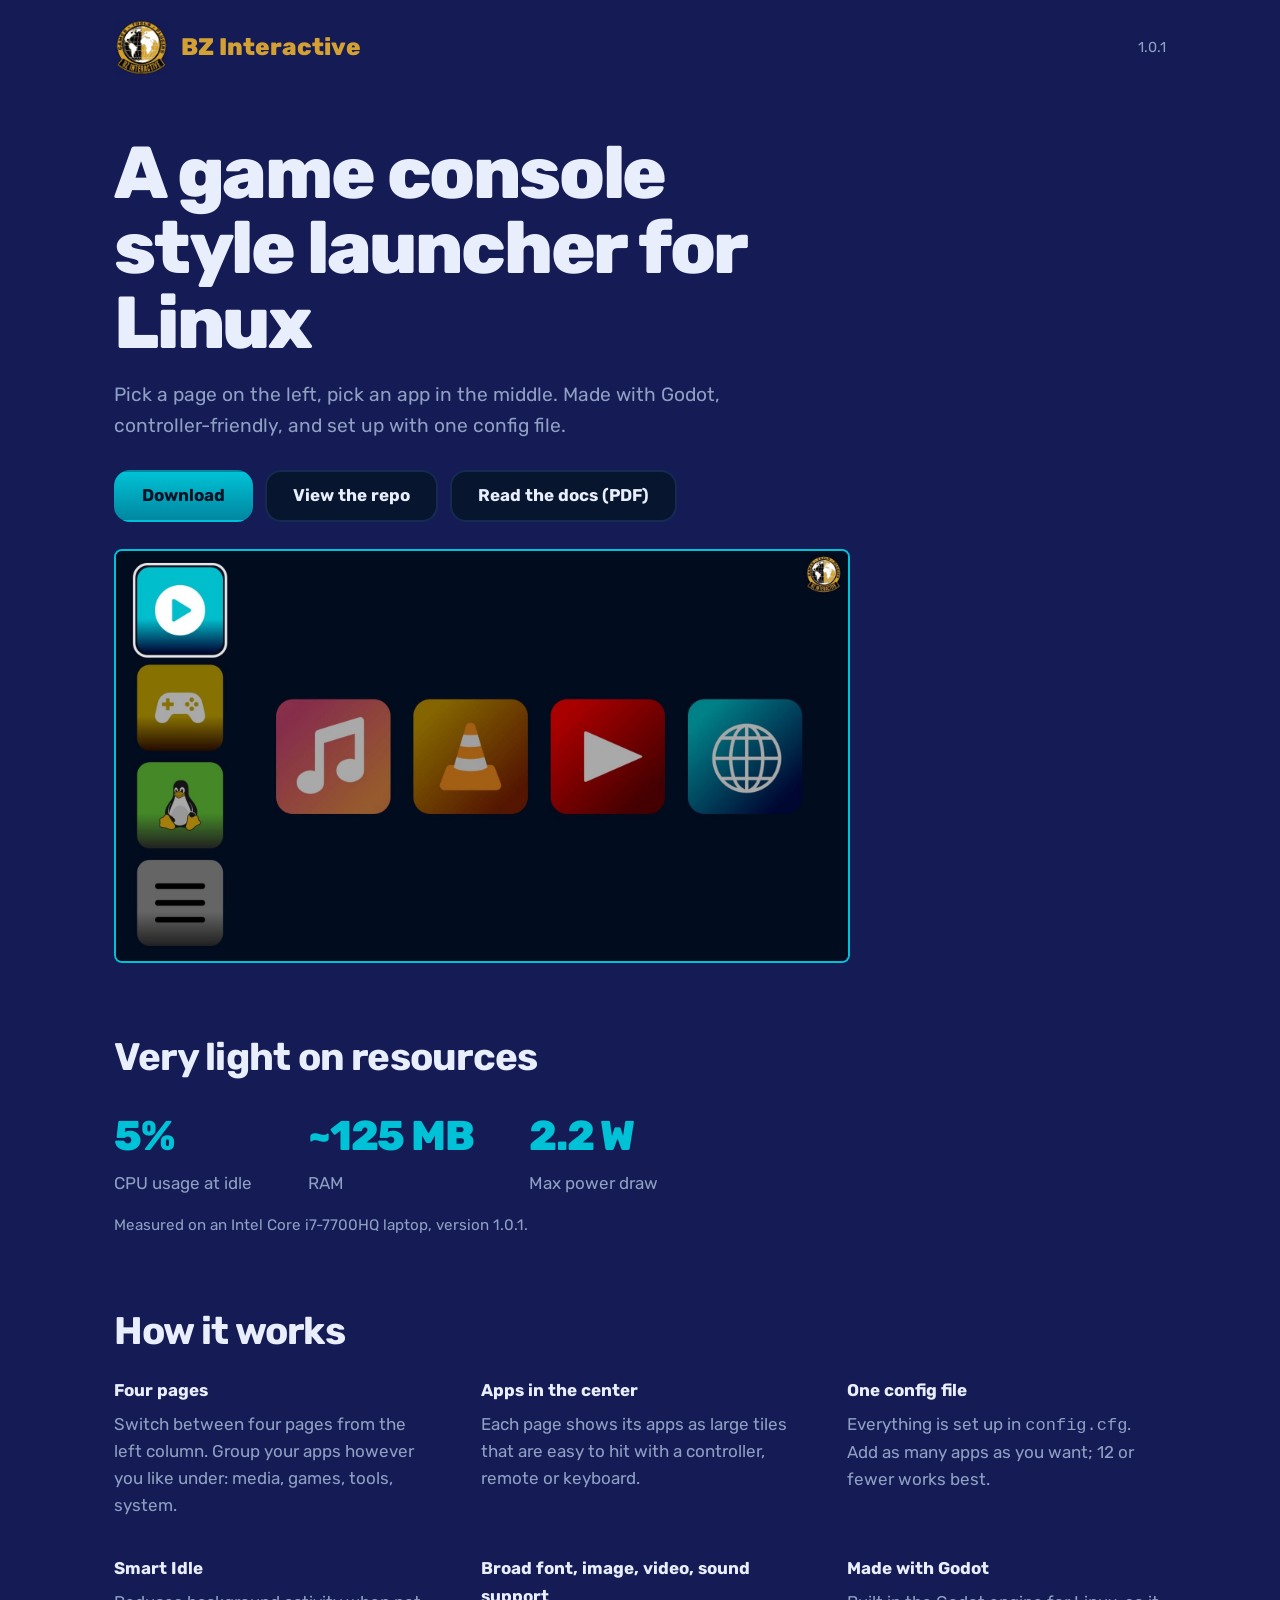
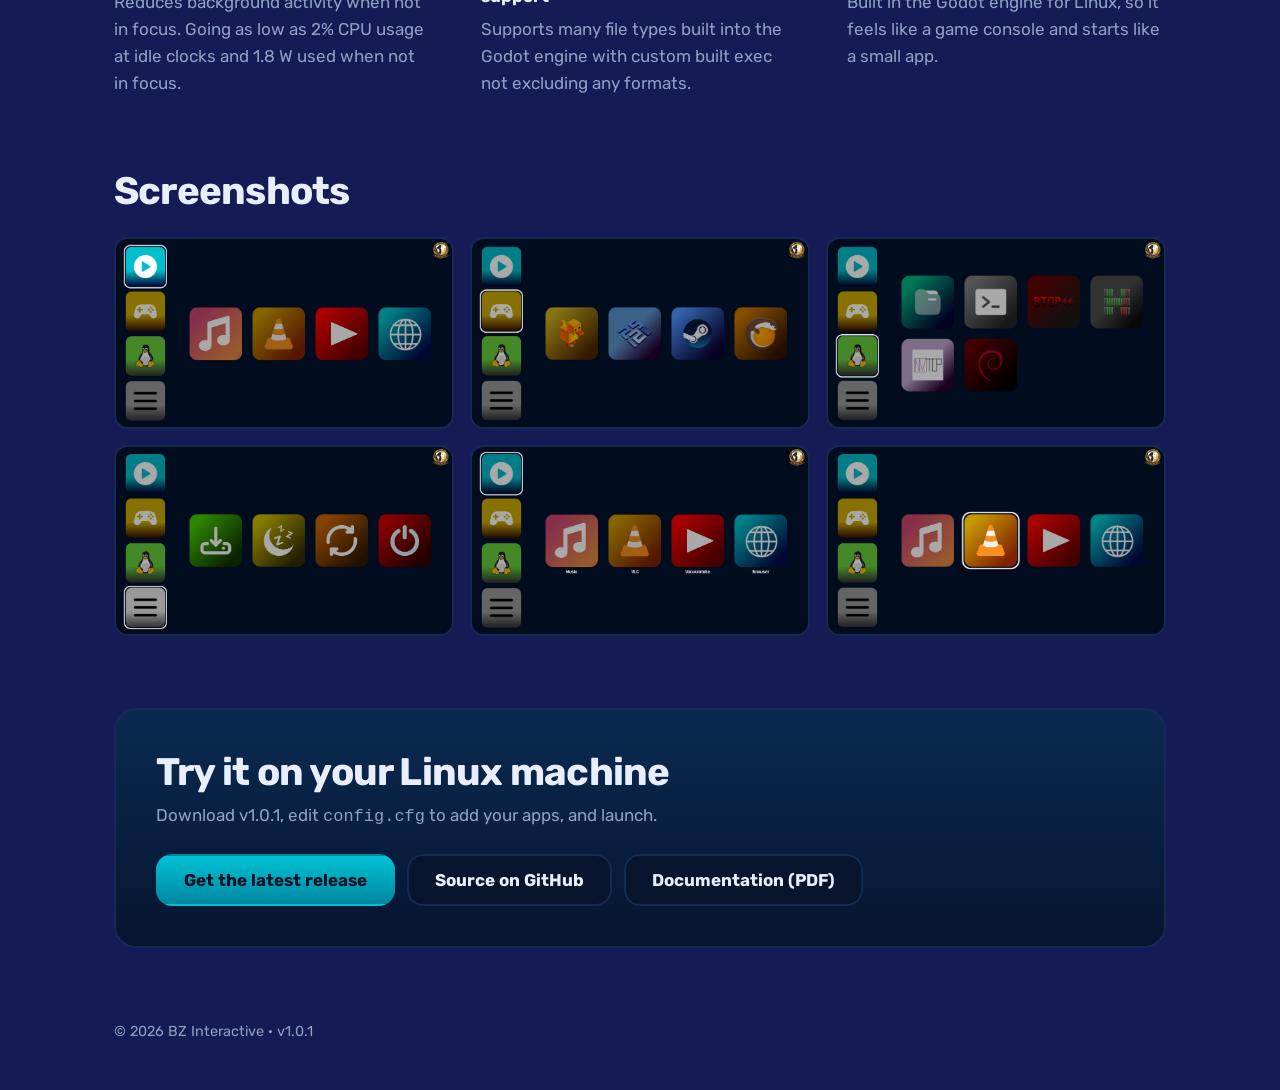
==== docs/index.html @ 2777b6ec "fix placement of index.html and style.css" ====
<!DOCTYPE html>
<html lang="en">
<head>
<meta charset="utf-8">
<meta name="viewport" content="width=device-width, initial-scale=1">
<title>Console-style launcher for Linux, made with Godot</title>
<meta name="description" content="A lightweight, controller-friendly launcher for Linux. Four pages, up to 12 apps, configured with a single config.cfg file. Built with Godot.">
<meta name="color-scheme" content="dark">
<link rel="preconnect" href="https://fonts.googleapis.com">
<link rel="preconnect" href="https://fonts.gstatic.com" crossorigin>
<link href="https://fonts.googleapis.com/css2?family=Rubik:wght@400;500;700;800&display=swap" rel="stylesheet">
<link rel="stylesheet" href="style.css">
</head>
<body>
<div class="wrap">

<header class="top">
  <a class="brand" href="https://github.com/BZ-Interactive">
    <img src=".gdignore/images/BZ-Interactive-16c-64.webp">
    <span>BZ Interactive</span>
  </a>
  <a class="ver" href="https://github.com/BZ-Interactive/BZ-Big-Picture/releases/latest">VERSION</a>
</header>

<main id="top">
  <div class="hero">
    <h1>A game console style launcher for Linux</h1>
    <p class="lead">Pick a page on the left, pick an app in the middle. Made with Godot, controller-friendly, and set up with one config file.</p>
    <div class="btns">
      <a class="btn main" href="https://github.com/BZ-Interactive/BZ-Big-Picture/releases">Download</a>
      <a class="btn" href="https://github.com/BZ-Interactive/BZ-Big-Picture">View the repo</a>
      <a class="btn" href="docs/.gdignore/TDD.pdf">Read the docs (PDF)</a>
    </div>  
    <br>
    <a  class="preview image" href=".gdignore/images/media_screen.jpg">
      <img src=".gdignore/images/media_screen.jpg" alt="Media Category Screen">
    </a>
    
  <section>
    <h2>Very light on resources</h2>
    <dl class="stats">
      <div><dt>CPU usage at idle</dt><dd>5%</dd></div>
      <div><dt>RAM</dt><dd>~125 MB</dd></div>
      <div><dt>Max power draw</dt><dd>2.2 W</dd></div>
    </dl>
    <p class="small">Measured on an Intel Core i7-7700HQ laptop, version VERSION.</p>
  </section>
    
  <section>
    <h2>How it works</h2>
    <dl class="feat">
      <div><dt>Four pages</dt><dd>Switch between four pages from the left column. Group your apps however you like under: media, games, tools, system.</dd></div>
      <div><dt>Apps in the center</dt><dd>Each page shows its apps as large tiles that are easy to hit with a controller, remote or keyboard.</dd></div>
      <div><dt>One config file</dt><dd>Everything is set up in <code>config.cfg</code>. Add as many apps as you want; 12 or fewer works best.</dd></div>
      <div><dt>Smart Idle</dt><dd>Reduces background activity when not in focus. Going as low as 2% CPU usage at idle clocks and 1.8 W used when not in focus.</dd></div>
      <div><dt>Broad font, image, video, sound support</dt><dd>Supports many file types built into the Godot engine with custom built exec not excluding any formats.</dd></div>
      <div><dt>Made with Godot</dt><dd>Built in the Godot engine for Linux, so it feels like a game console and starts like a small app.</dd></div>
    </dl>
  </section>

  
  <section id="preview">
    <h2>Screenshots</h2>
    <div class="shots">
      <a href=".gdignore/images/media_screen.jpg"><img src=".gdignore/images/media_screen.jpg"></a>
      <a href=".gdignore/images/games_screen.jpg"><img src=".gdignore/images/games_screen.jpg"></a>
      <a href=".gdignore/images/utilities_screen.jpg"><img src=".gdignore/images/utilities_screen.jpg"></a>
      <a href=".gdignore/images/system_screen.jpg"><img src=".gdignore/images/system_screen.jpg"></a>
      <a href=".gdignore/images/names_media_screen.jpg"><img src=".gdignore/images/names_media_screen.jpg"></a>
      <a href=".gdignore/images/selected_screen.jpg"><img src=".gdignore/images/selected_screen.jpg"></a>
    </div>
  </section>

  <div class="cta">
    <h2>Try it on your Linux machine</h2>
    <p>Download v1.0.1, edit <code>config.cfg</code> to add your apps, and launch.</p>
    <div class="btns">
      <a class="btn main" href="https://github.com/BZ-Interactive/BZ-Big-Picture/releases/latest">Get the latest release</a>
      <a class="btn" href="https://github.com/BZ-Interactive/BZ-Big-Picture">Source on GitHub</a>
      <a class="btn" href=".gdignore/docs/TDD.pdf">Documentation (PDF)</a>
    </div>
  </div>
</main>

<footer>© 2026 BZ Interactive · vVERSION</footer>
</div>

<script>
  document.body.innerHTML = document.body.innerHTML.replaceAll("VERSION", "1.0.1");
</script>

</body>
</html>
---- docs/style.css ----
:root{
  --bg:#151b55; --panel:#07152f; --line:#152a52;
  --text:#e8eefc; --muted:#8fa0c2;
  --cyan:#00c2d6; --gold:#c9a227; --ink:#021226;
  --radius:22px;
}
*{box-sizing:border-box}
html{scroll-behavior:smooth}
body{margin:0;background:var(--bg);color:var(--text);font:400 1.0625rem/1.6 Rubik,system-ui,-apple-system,"Segoe UI",sans-serif}
a{color:inherit}
:focus-visible{outline:3px solid var(--cyan);outline-offset:3px}
.wrap{max-width:1100px;margin:0 auto;padding:0 24px}
header.top{display:flex;align-items:center;justify-content:space-between;padding:20px 0}
.brand{display:flex;align-items:center;gap:12px;font-size:1.5rem;font-weight:800;text-decoration:none;color:#d3a033}
.brand img{width:55px;height:55px}
.ver{font-size:.9rem;color:var(--muted);text-decoration:none}
.ver:hover{color:var(--text)}

/* hero */
.hero{padding:40px 0 24px}
h1{font-size:clamp(2.4rem,6.5vw,4.6rem);line-height:1.02;letter-spacing:-.03em;font-weight:800;margin:0 0 20px;max-width:14ch}
.lead{font-size:1.2rem;color:var(--muted);max-width:56ch;margin:0 0 28px}
.btns{display:flex;flex-wrap:wrap;gap:12px}
.btn{display:inline-flex;align-items:center;min-height:52px;padding:0 26px;border-radius:16px;font-weight:700;text-decoration:none;border:2px solid var(--line);background:var(--panel);transition:transform .15s,border-color .15s}
.btn:hover{border-color:var(--cyan);transform:translateY(-2px)}
.btn.main{background:linear-gradient(180deg,var(--cyan) 0%,#0087a0 100%);border-color:transparent;color:var(--ink)}
.btn.main:hover{border-color:#fff}
.preview.image img{
  display:block;
  width:70%;
  height:70%;
  aspect-ratio: 16/9;
  object-fit:cover;
  border: 2px solid var(--line);
  border-radius: 8px;
  border-color:var(--cyan);
}

/* sections */
section{padding:72px 0 0}
h2{font-size:clamp(1.7rem,4vw,2.4rem);letter-spacing:-.02em;line-height:1.15;margin:0 0 24px}
.feat{display:grid;grid-template-columns:repeat(auto-fit,minmax(240px,1fr));gap:36px 48px;margin:0}
.feat dt{font-weight:700;margin-bottom:6px}
.feat dd{margin:0;color:var(--muted)}
.stats{display:flex;flex-wrap:wrap;gap:16px 56px;margin:0 0 16px}
.stats div{display:flex;flex-direction:column}
.stats dt{order:2;color:var(--muted)}
.stats dd{order:1;margin:0;font-size:2.6rem;font-weight:800;letter-spacing:-.03em;color:var(--cyan)}
.small{color:var(--muted);font-size:.95rem;margin:0}
.shots{display:grid;grid-template-columns:repeat(auto-fill,minmax(300px,1fr));gap:16px}
.shots a{position:relative;display:block;aspect-ratio:16/9;background:var(--panel);border:2px solid var(--line);border-radius:14px;overflow:hidden;color:var(--muted);text-decoration:none;transition:border-color .15s}
.shots a:hover{border-color:var(--cyan)}
.shots span{position:absolute;inset:0;display:grid;place-items:center;font-size:.95rem}
.shots img{position:absolute;inset:0;width:100%;height:100%;object-fit:cover}
.cta{margin-top:72px;padding:40px;border-radius:var(--radius);background:linear-gradient(180deg,#0a2a52,var(--panel));border:2px solid var(--line)}
.cta h2{margin-bottom:8px}
.cta p{color:var(--muted);margin:0 0 24px;max-width:52ch}
footer{padding:48px 0;color:var(--muted);font-size:.9rem}
@media (prefers-reduced-motion:reduce){*{transition:none!important;scroll-behavior:auto!important}}
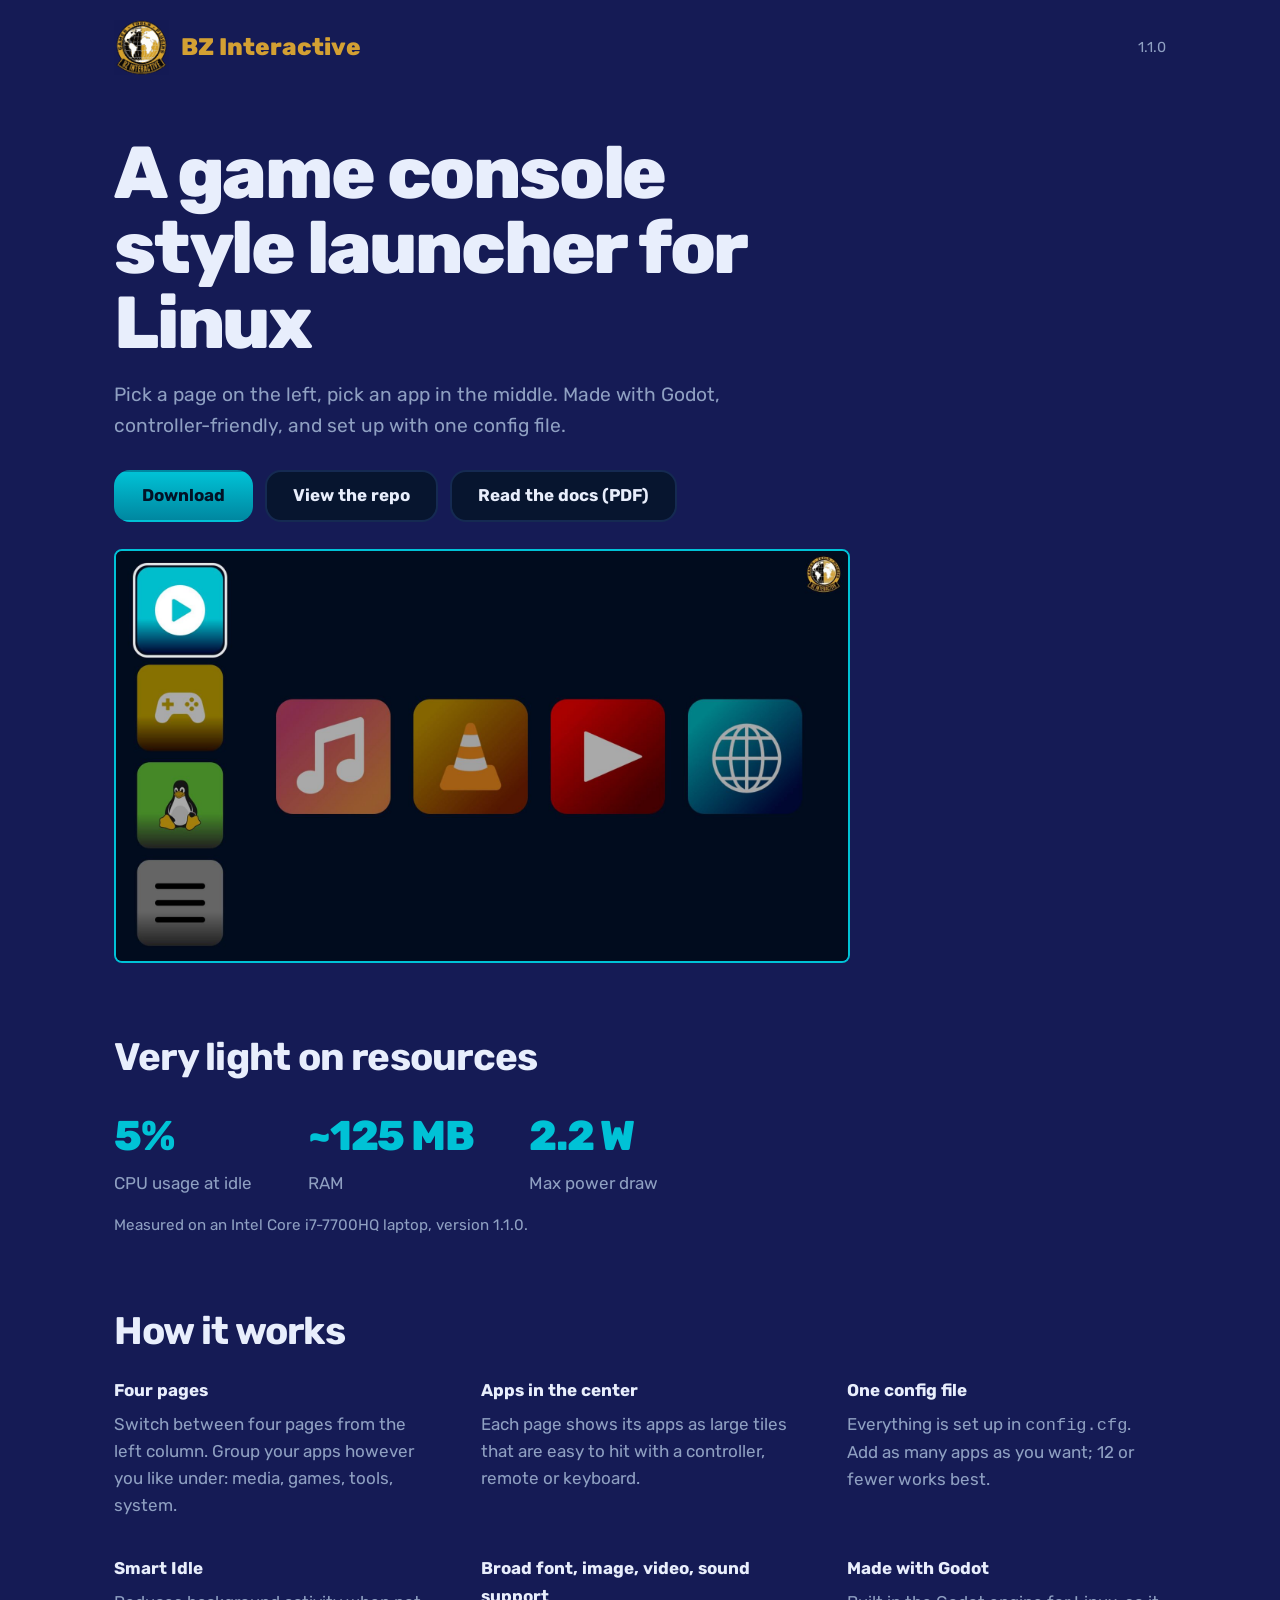
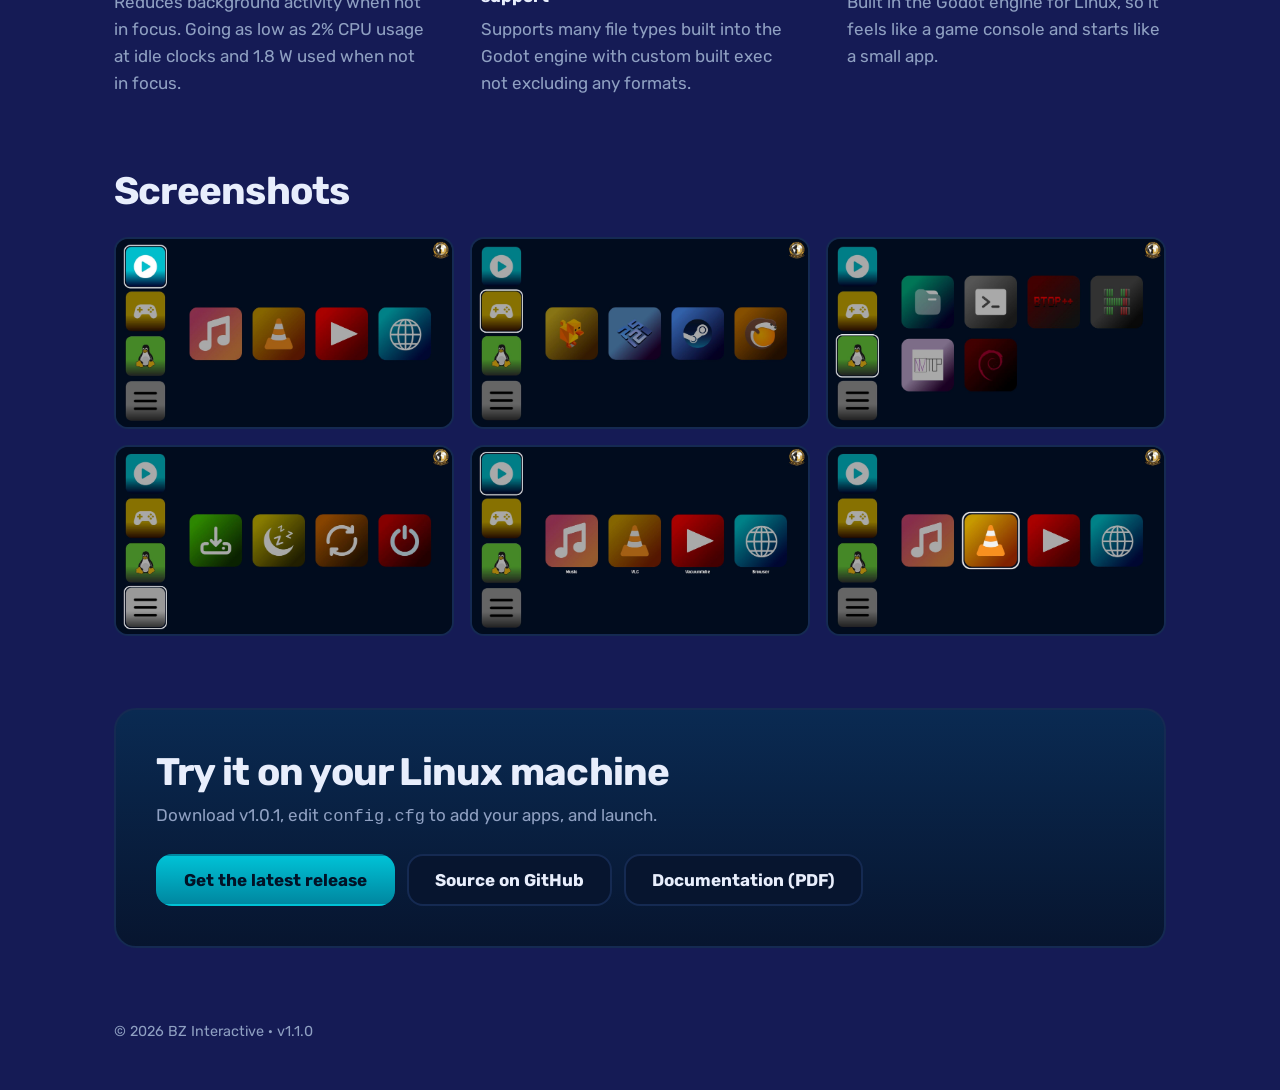
==== commit fac38c1b: "Add comment to config and update version for pages" ====
--- a/docs/index.html
+++ b/docs/index.html
@@ -16,7 +16,7 @@
 
 <header class="top">
   <a class="brand" href="https://github.com/BZ-Interactive">
-    <img src=".gdignore/images/BZ-Interactive-16c-64.webp">
+    <img src="images/BZ-Interactive-16c-64.webp">
     <span>BZ Interactive</span>
   </a>
   <a class="ver" href="https://github.com/BZ-Interactive/BZ-Big-Picture/releases/latest">VERSION</a>
@@ -29,11 +29,11 @@
     <div class="btns">
       <a class="btn main" href="https://github.com/BZ-Interactive/BZ-Big-Picture/releases">Download</a>
       <a class="btn" href="https://github.com/BZ-Interactive/BZ-Big-Picture">View the repo</a>
-      <a class="btn" href="docs/.gdignore/TDD.pdf">Read the docs (PDF)</a>
+      <a class="btn" href="docs/TDD.pdf">Read the docs (PDF)</a>
     </div>  
     <br>
-    <a  class="preview image" href=".gdignore/images/media_screen.jpg">
-      <img src=".gdignore/images/media_screen.jpg" alt="Media Category Screen">
+    <a  class="preview image" href="images/media_screen.jpg">
+      <img src="images/media_screen.jpg" alt="Media Category Screen">
     </a>
     
   <section>
@@ -62,12 +62,12 @@
   <section id="preview">
     <h2>Screenshots</h2>
     <div class="shots">
-      <a href=".gdignore/images/media_screen.jpg"><img src=".gdignore/images/media_screen.jpg"></a>
-      <a href=".gdignore/images/games_screen.jpg"><img src=".gdignore/images/games_screen.jpg"></a>
-      <a href=".gdignore/images/utilities_screen.jpg"><img src=".gdignore/images/utilities_screen.jpg"></a>
-      <a href=".gdignore/images/system_screen.jpg"><img src=".gdignore/images/system_screen.jpg"></a>
-      <a href=".gdignore/images/names_media_screen.jpg"><img src=".gdignore/images/names_media_screen.jpg"></a>
-      <a href=".gdignore/images/selected_screen.jpg"><img src=".gdignore/images/selected_screen.jpg"></a>
+      <a href="images/media_screen.jpg"><img src="images/media_screen.jpg"></a>
+      <a href="images/games_screen.jpg"><img src="images/games_screen.jpg"></a>
+      <a href="images/utilities_screen.jpg"><img src="images/utilities_screen.jpg"></a>
+      <a href="images/system_screen.jpg"><img src="images/system_screen.jpg"></a>
+      <a href="images/names_media_screen.jpg"><img src="images/names_media_screen.jpg"></a>
+      <a href="images/selected_screen.jpg"><img src="images/selected_screen.jpg"></a>
     </div>
   </section>
 
@@ -77,7 +77,7 @@
     <div class="btns">
       <a class="btn main" href="https://github.com/BZ-Interactive/BZ-Big-Picture/releases/latest">Get the latest release</a>
       <a class="btn" href="https://github.com/BZ-Interactive/BZ-Big-Picture">Source on GitHub</a>
-      <a class="btn" href=".gdignore/docs/TDD.pdf">Documentation (PDF)</a>
+      <a class="btn" href="/docs/TDD.pdf">Documentation (PDF)</a>
     </div>
   </div>
 </main>
@@ -86,7 +86,7 @@
 </div>
 
 <script>
-  document.body.innerHTML = document.body.innerHTML.replaceAll("VERSION", "1.0.1");
+  document.body.innerHTML = document.body.innerHTML.replaceAll("VERSION", "1.1.0");
 </script>
 
 </body>
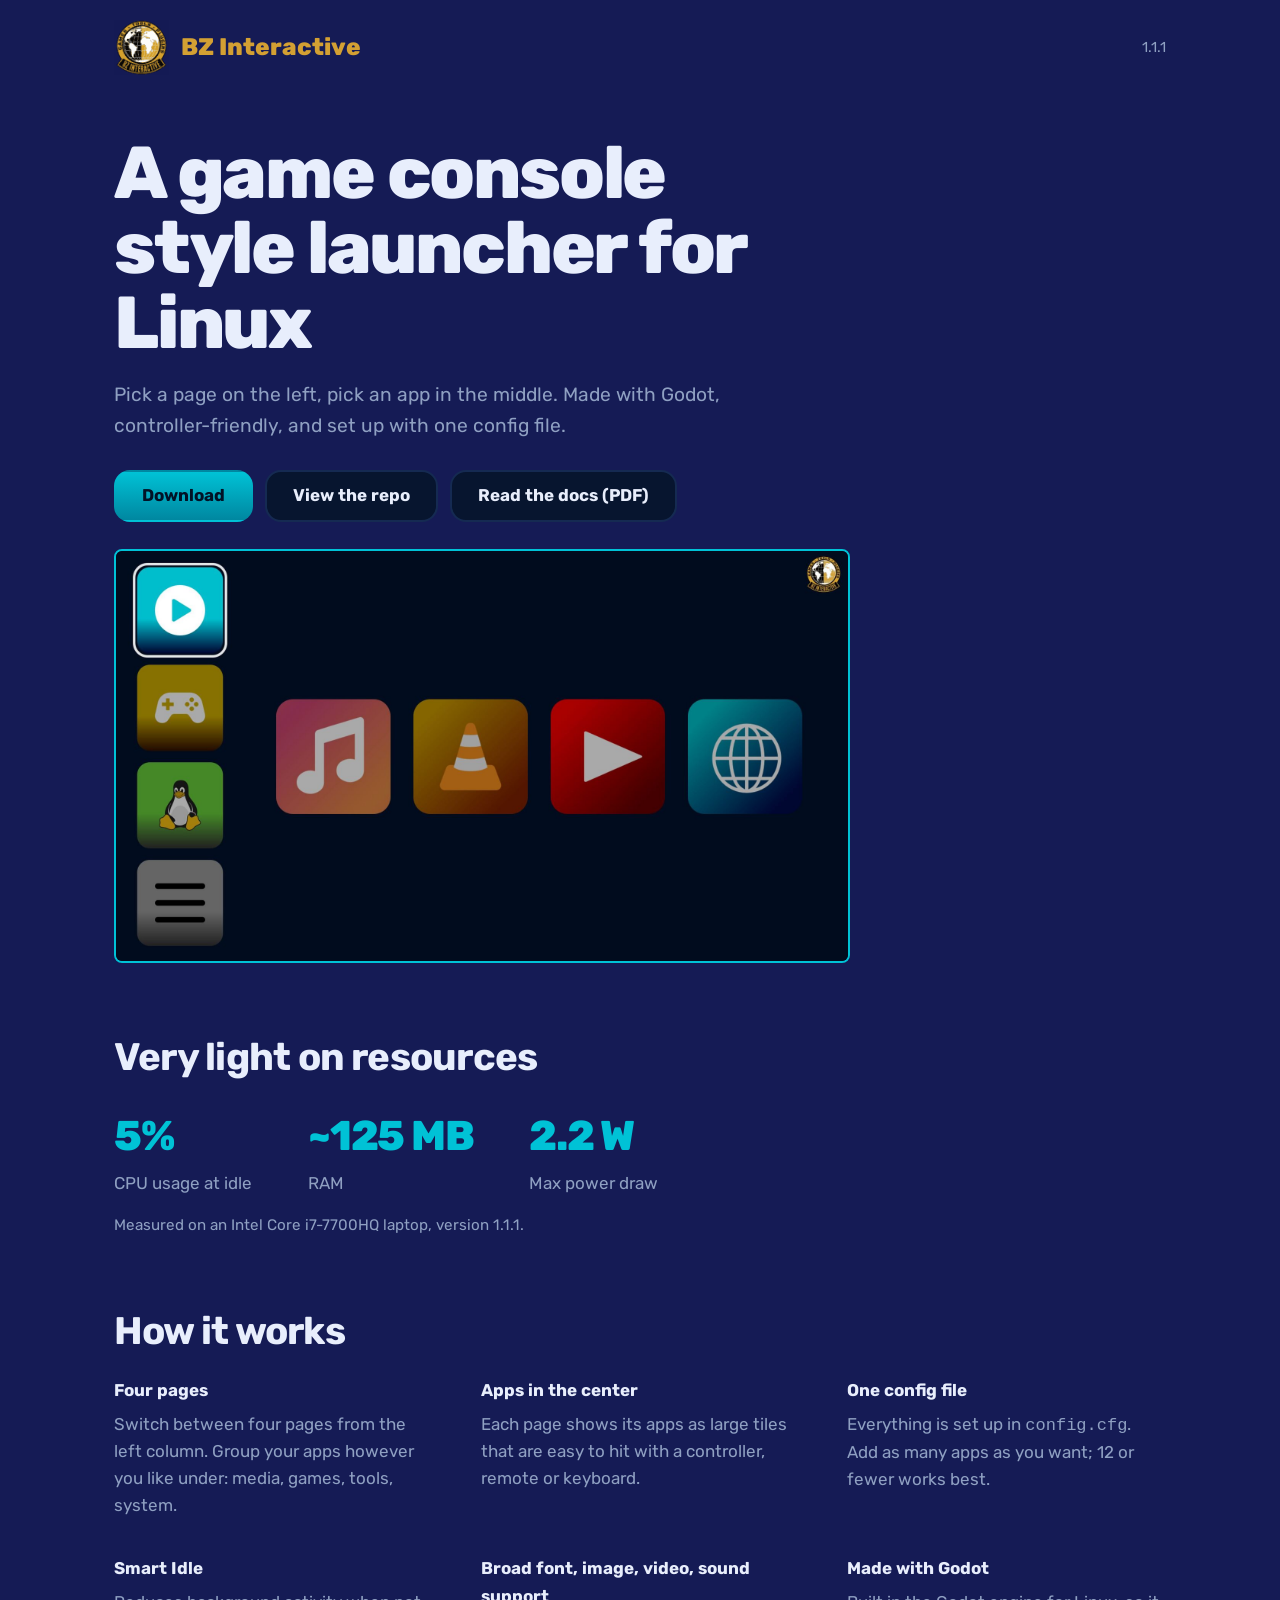
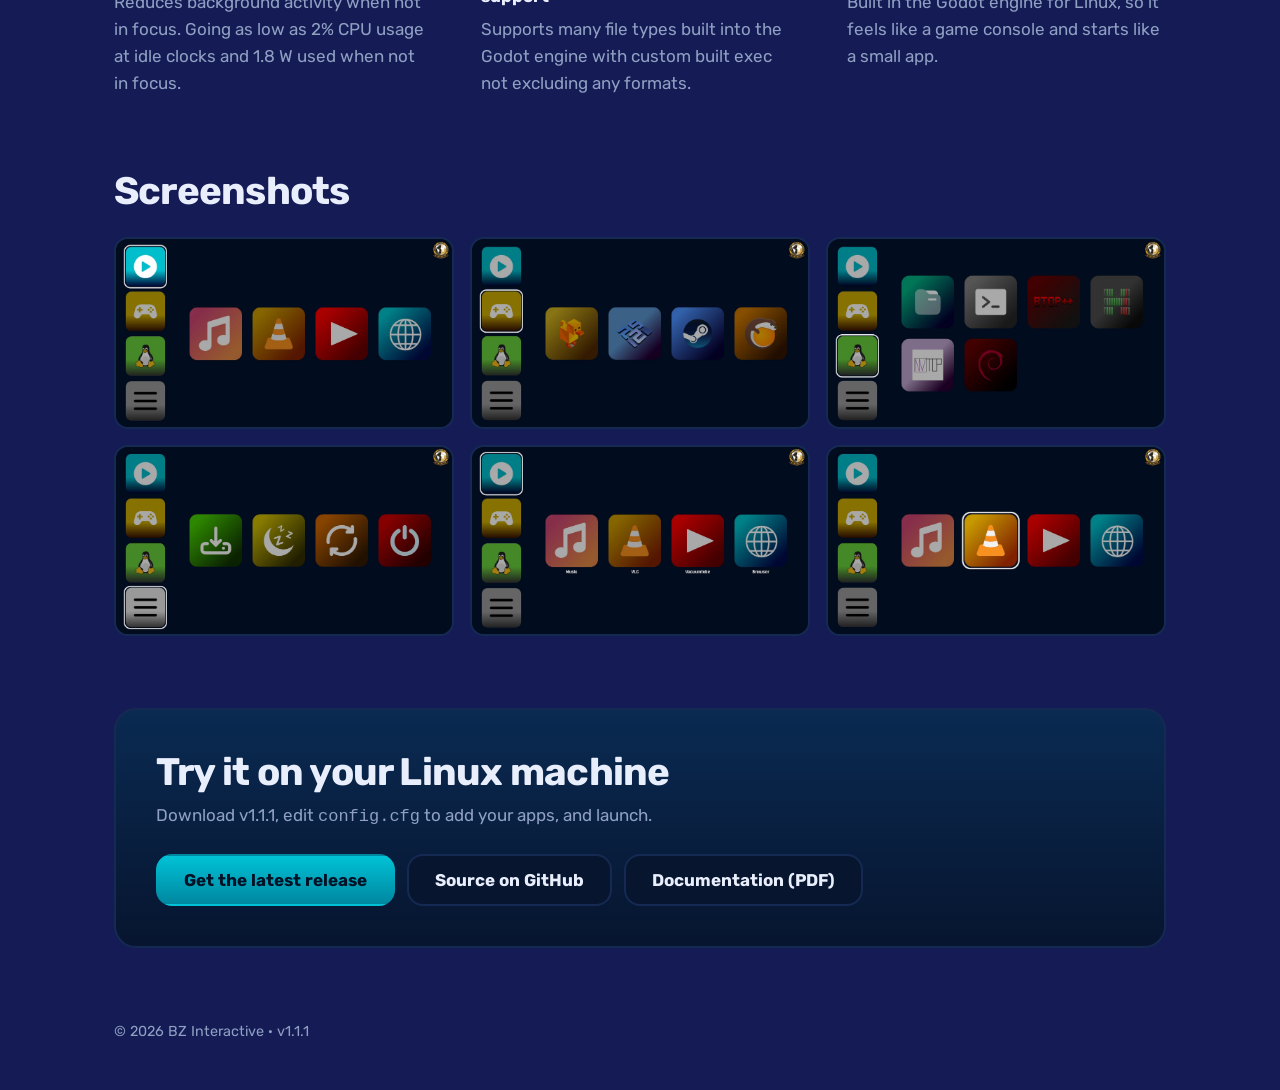
==== commit 232bb777: "Update pages version" ====
--- a/docs/index.html
+++ b/docs/index.html
@@ -73,7 +73,7 @@
 
   <div class="cta">
     <h2>Try it on your Linux machine</h2>
-    <p>Download v1.0.1, edit <code>config.cfg</code> to add your apps, and launch.</p>
+    <p>Download vVERSION, edit <code>config.cfg</code> to add your apps, and launch.</p>
     <div class="btns">
       <a class="btn main" href="https://github.com/BZ-Interactive/BZ-Big-Picture/releases/latest">Get the latest release</a>
       <a class="btn" href="https://github.com/BZ-Interactive/BZ-Big-Picture">Source on GitHub</a>
@@ -86,7 +86,7 @@
 </div>
 
 <script>
-  document.body.innerHTML = document.body.innerHTML.replaceAll("VERSION", "1.1.0");
+  document.body.innerHTML = document.body.innerHTML.replaceAll("VERSION", "1.1.1");
 </script>
 
 </body>
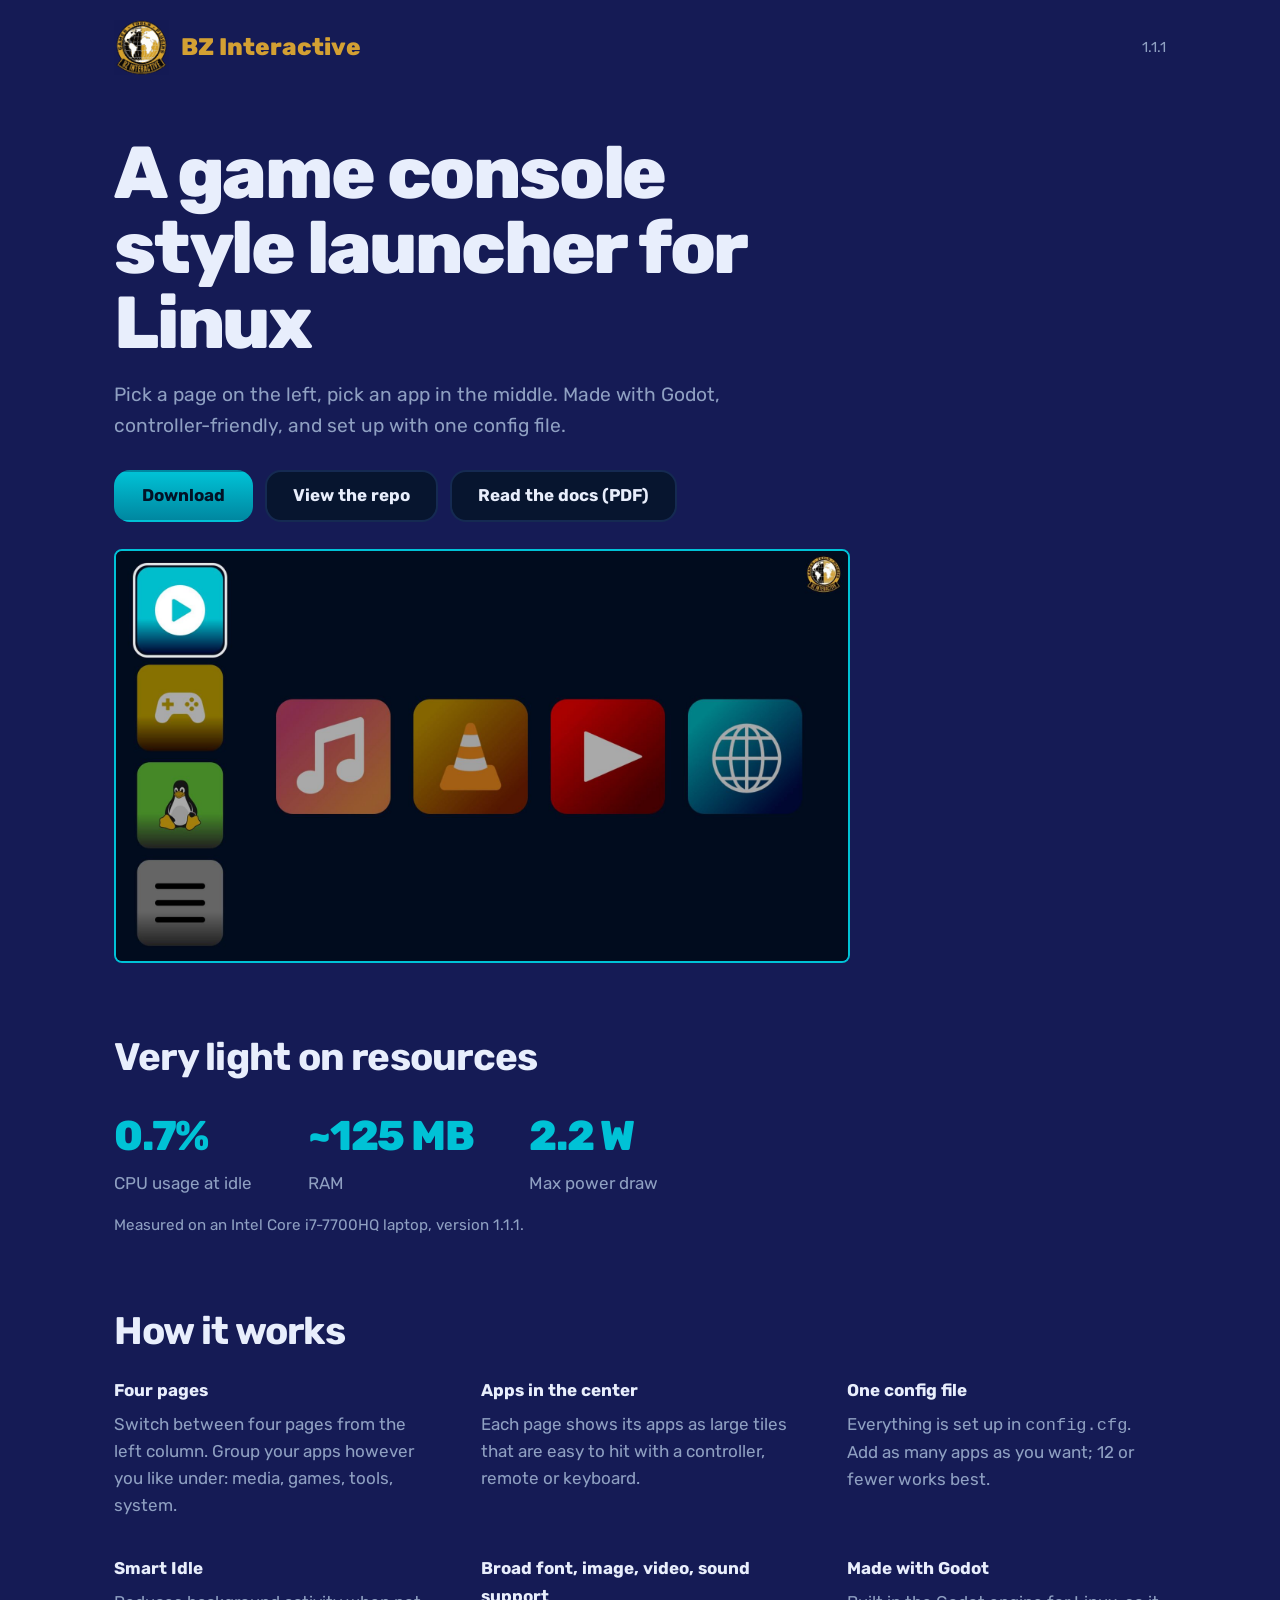
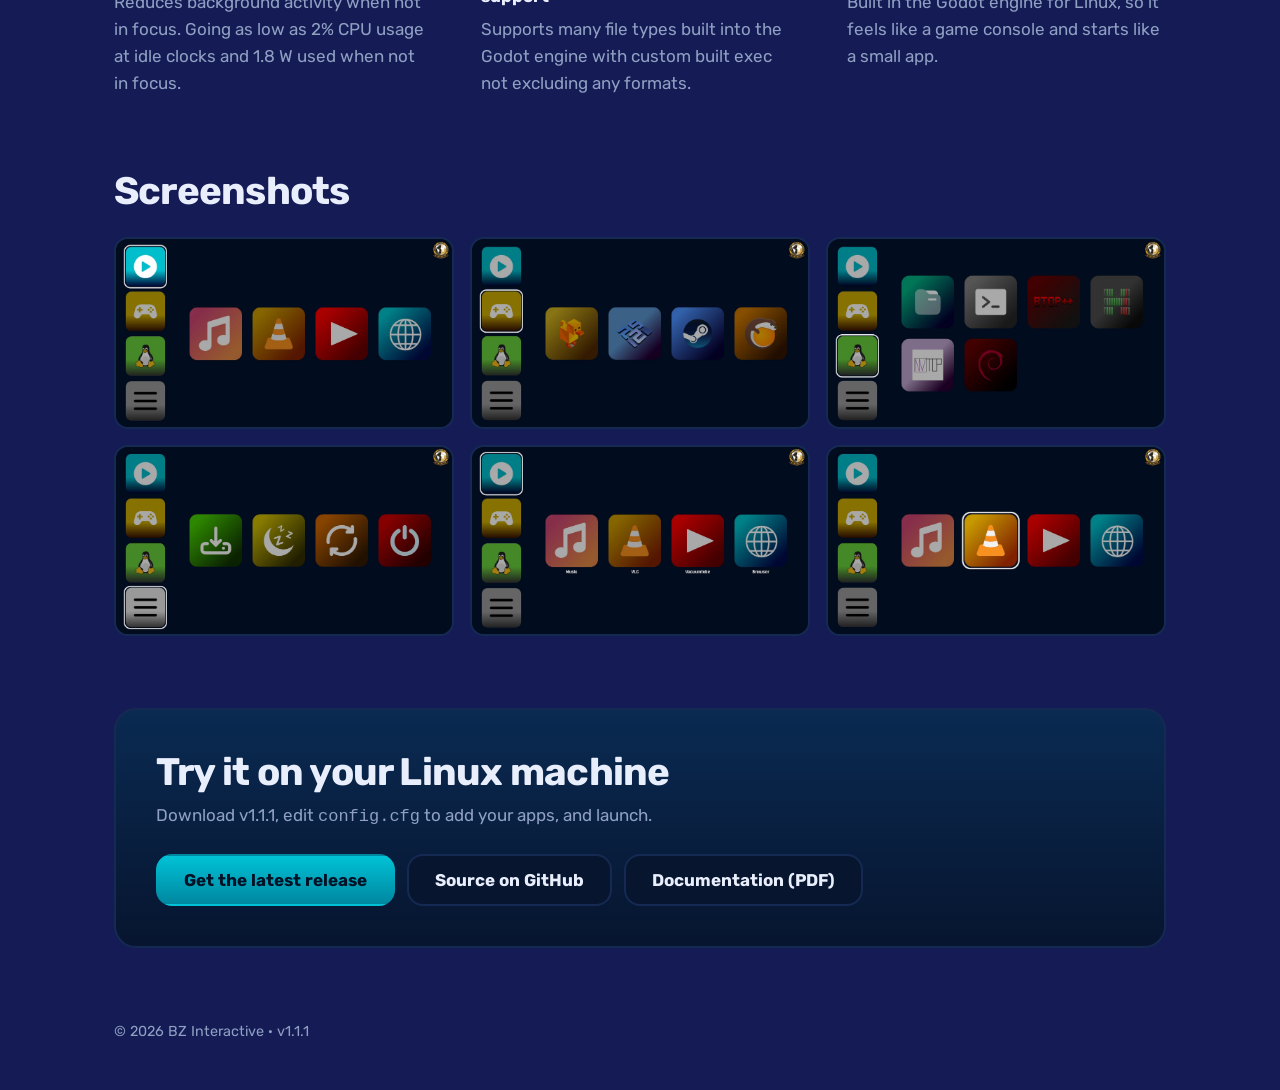
==== commit f13e01e1: "Fix CPU usage number, its 0.7% per process" ====
--- a/docs/index.html
+++ b/docs/index.html
@@ -39,7 +39,7 @@
   <section>
     <h2>Very light on resources</h2>
     <dl class="stats">
-      <div><dt>CPU usage at idle</dt><dd>5%</dd></div>
+      <div><dt>CPU usage at idle</dt><dd>0.7%</dd></div>
       <div><dt>RAM</dt><dd>~125 MB</dd></div>
       <div><dt>Max power draw</dt><dd>2.2 W</dd></div>
     </dl>
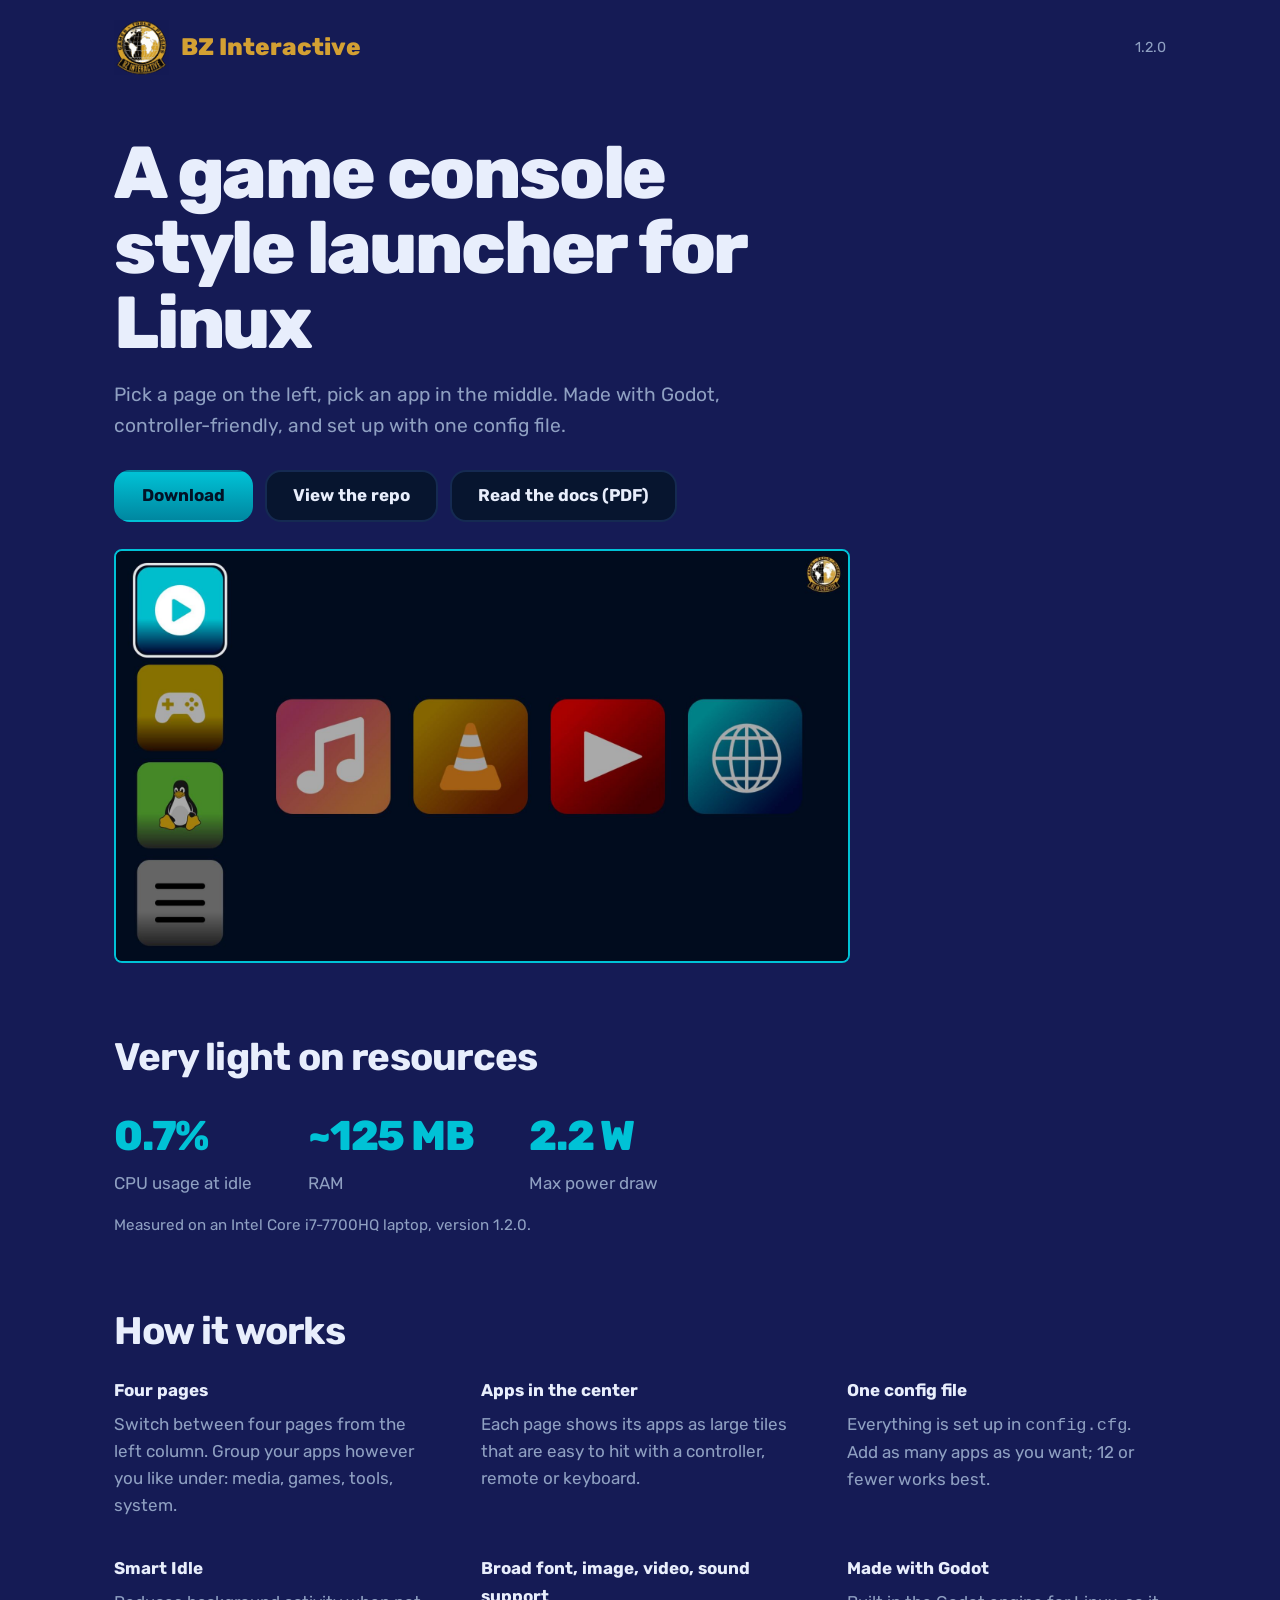
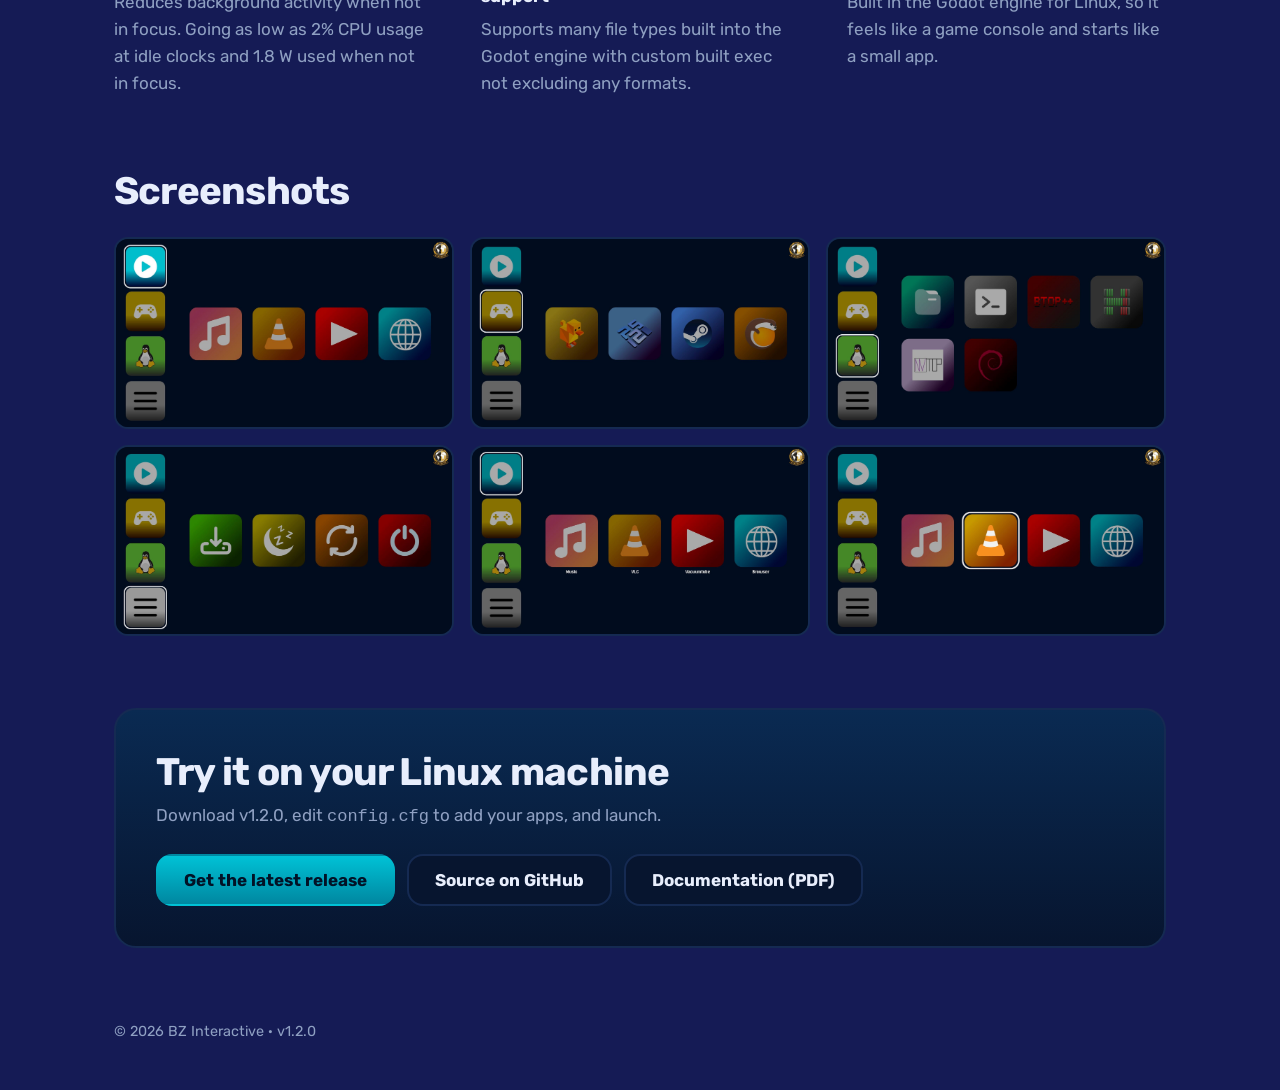
==== commit d2ec43c3: "Add update notification logic and sound" ====
--- a/docs/index.html
+++ b/docs/index.html
@@ -86,7 +86,7 @@
 </div>
 
 <script>
-  document.body.innerHTML = document.body.innerHTML.replaceAll("VERSION", "1.1.1");
+  document.body.innerHTML = document.body.innerHTML.replaceAll("VERSION", "1.2.0");
 </script>
 
 </body>
